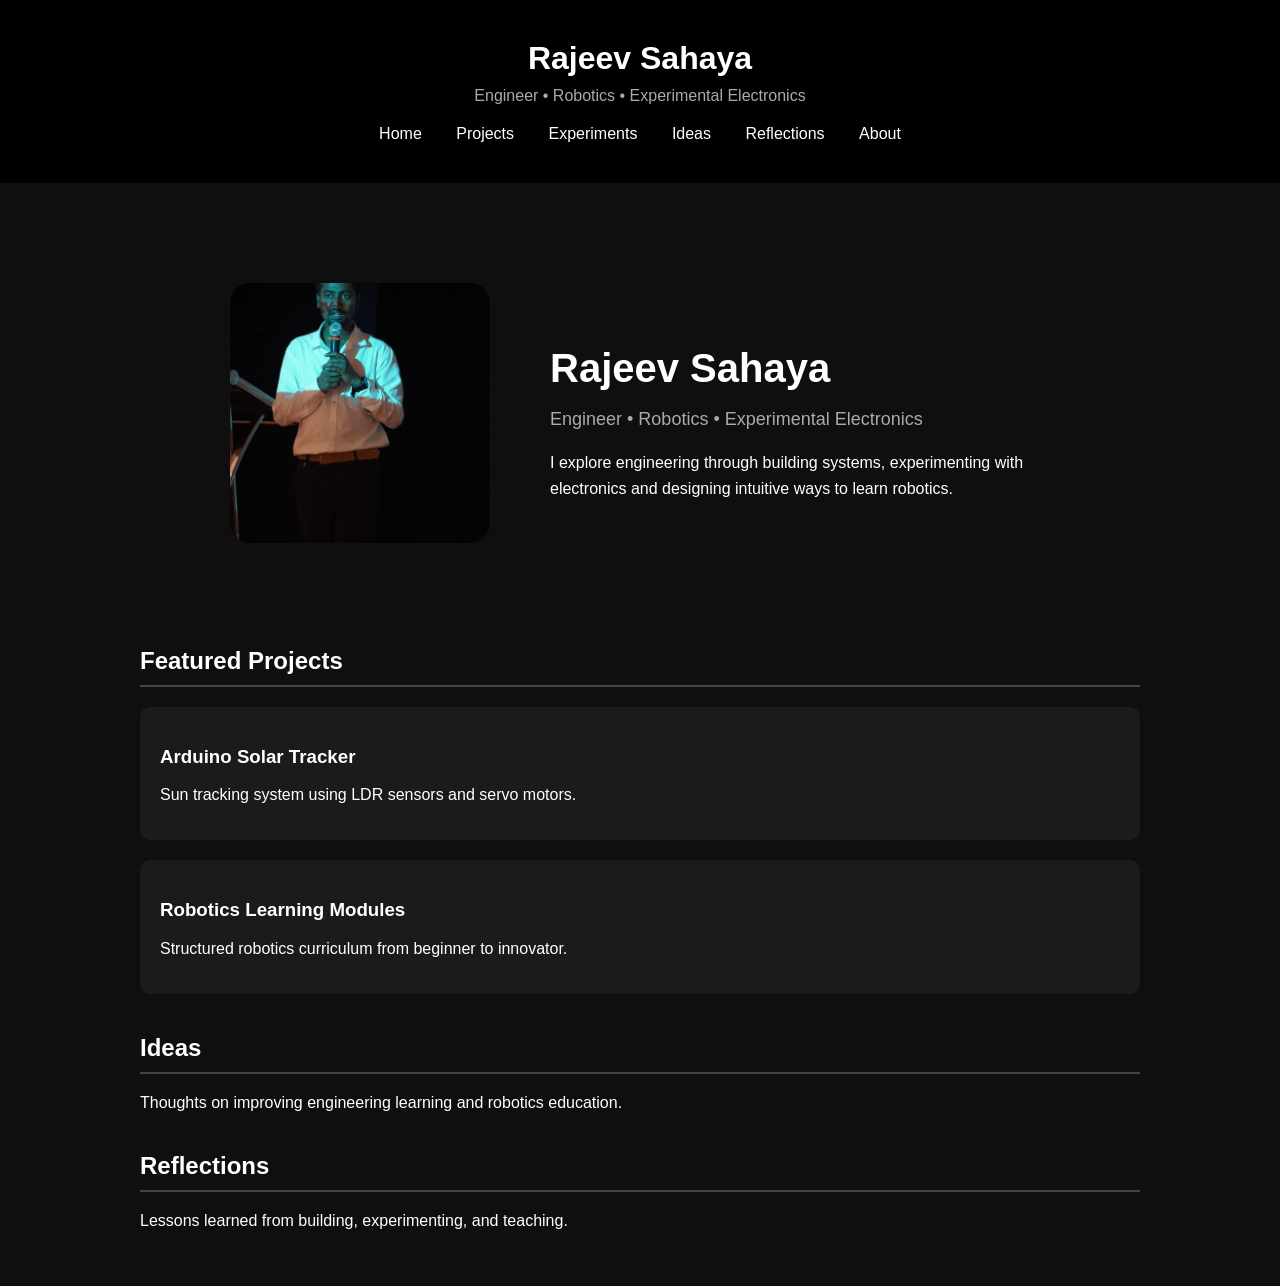
==== index.html @ ca0d2c9d "experiment branch" ====
<!DOCTYPE html>
<html>

<head>
<title>Rajeev-Sahaya | Portfolio</title>
<link rel="stylesheet" href="style.css">
</head>

<body>

<header>

<h1>Rajeev Sahaya</h1>
<p>Engineer • Robotics • Experimental Electronics</p>

<nav>
<a href="index.html">Home</a>
<a href="projects.html">Projects</a>
<a href="experiments.html">Experiments</a>
<a href="ideas.html">Ideas</a>
<a href="reflections.html">Reflections</a>
<a href="about.html">About</a>
</nav>

</header>

<section class="container">

<!-- Hero Section -->

<div class="hero">

<div class="hero-image">
<img src="images/RajeevSahaya.jpeg" alt="Rajeev Sahaya">
</div>

<div class="hero-text">

<h1>Rajeev Sahaya</h1>

<p class="tagline">
Engineer • Robotics • Experimental Electronics
</p>

<p class="intro">
I explore engineering through building systems,
experimenting with electronics and designing
intuitive ways to learn robotics.
</p>

</div>

</div>

<!-- Featured Projects -->

<h2>Featured Projects</h2>

<div class="project">
<h3>Arduino Solar Tracker</h3>
<p>Sun tracking system using LDR sensors and servo motors.</p>
</div>

<div class="project">
<h3>Robotics Learning Modules</h3>
<p>Structured robotics curriculum from beginner to innovator.</p>
</div>

<!-- Ideas -->

<h2>Ideas</h2>
<p>
Thoughts on improving engineering learning and robotics education.
</p>

<!-- Reflections -->

<h2>Reflections</h2>
<p>
Lessons learned from building, experimenting, and teaching.
</p>

</section>

</body>
</html>
---- style.css ----
/* ---------- Global ---------- */

body{
font-family: Arial, sans-serif;
margin:0;
background:#0f0f0f;
color:white;
}

/* ---------- Header ---------- */

header{
padding:40px 20px;
text-align:center;
background:black;
}

header h1{
margin:0;
}

header p{
margin:10px 0;
color:#aaa;
}

/* ---------- Navigation ---------- */

nav{
margin-top:20px;
}

nav a{
color:white;
text-decoration:none;
margin:0 15px;
font-size:16px;
}

nav a:hover{
color:#00d9ff;
}

/* ---------- Layout ---------- */

.container{
max-width:1000px;
margin:auto;
padding:40px 20px;
}

/* ---------- Hero Section ---------- */

.hero{
display:flex;
flex-direction:row;   /* Desktop */
align-items:center;
justify-content:center;
gap:60px;
padding:60px 20px;
}

.hero-image img{
width:260px;
height:260px;
object-fit:cover;
border-radius:20px;
}

.hero-text{
max-width:500px;
}

.hero-text h1{
font-size:40px;
margin-bottom:10px;
}

.tagline{
font-size:18px;
color:#aaa;
margin-bottom:20px;
}

.intro{
line-height:1.6;
font-size:16px;
}

/* ---------- Headings ---------- */

h2{
border-bottom:2px solid #444;
padding-bottom:10px;
margin-top:40px;
}

/* ---------- Project Cards ---------- */

.project{
background:#1b1b1b;
padding:20px;
margin-top:20px;
border-radius:10px;
transition:0.3s;
}

.project:hover{
transform:scale(1.03);
}

/* ---------- Mobile Responsive ---------- */

@media (max-width: 768px){

.hero{
flex-direction:column;   /* Mobile */
text-align:center;
}

.hero-text{
max-width:100%;
}

}
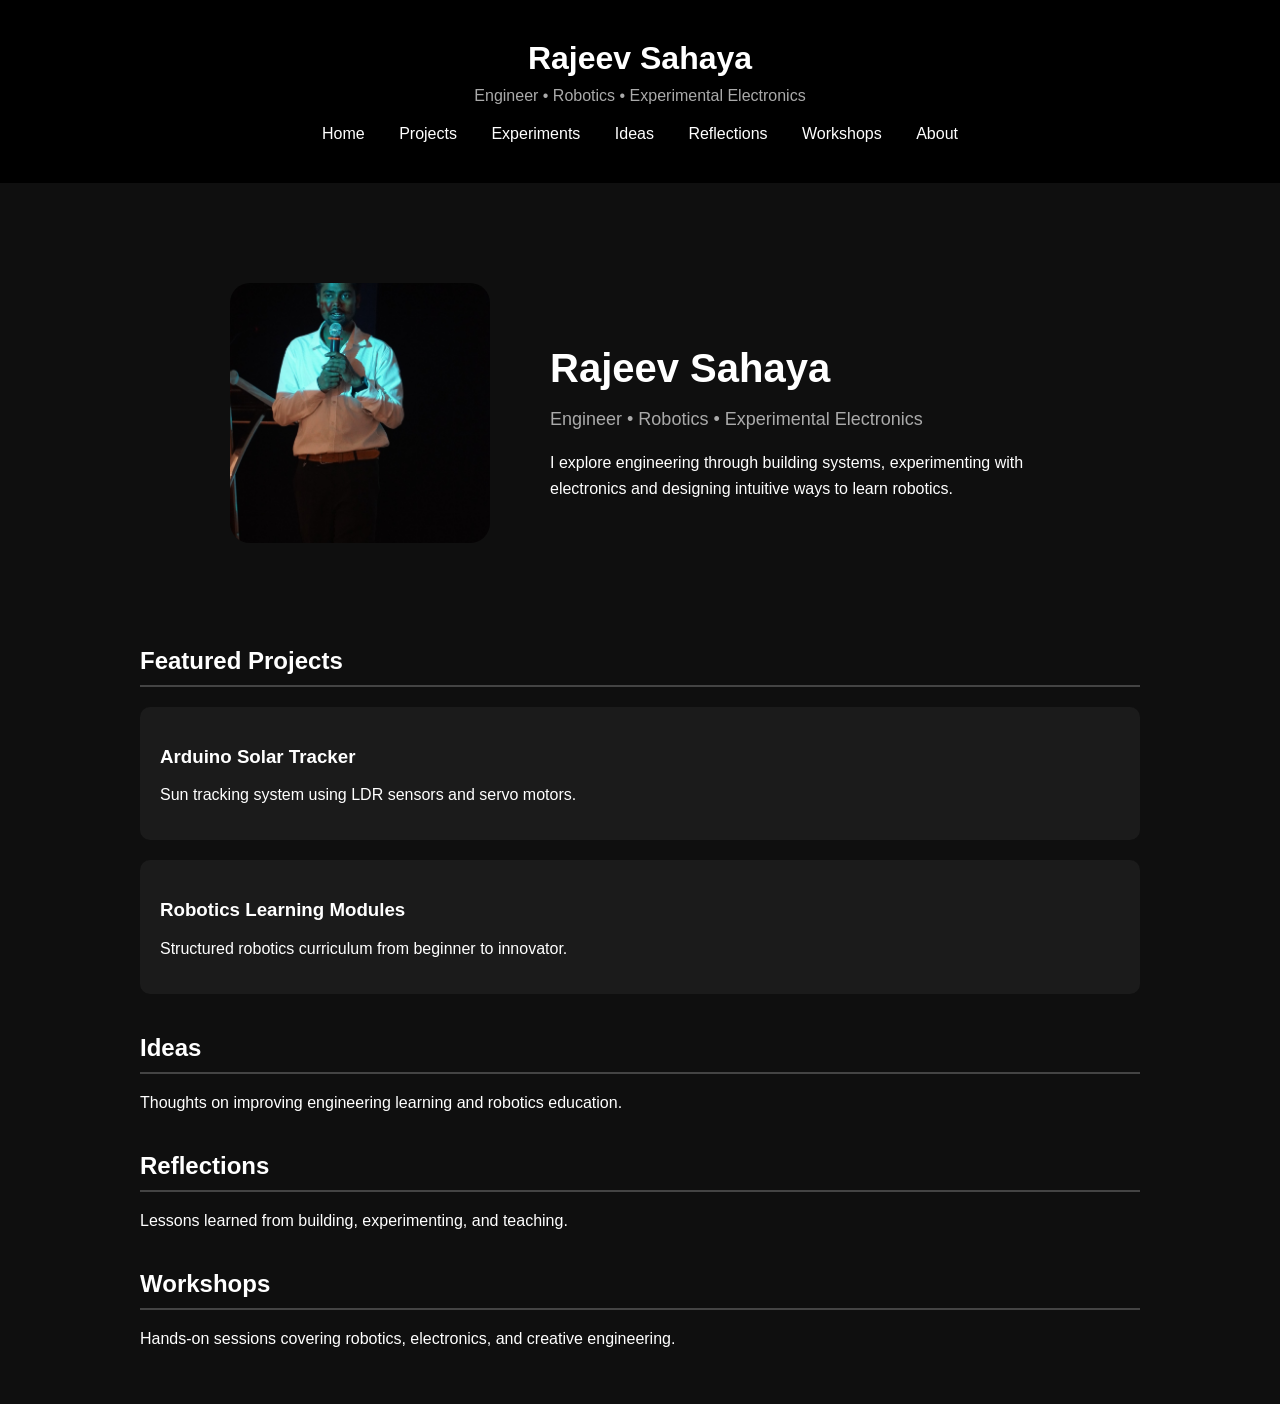
==== commit ee84d8fa: "adding workshop section" ====
--- a/index.html
+++ b/index.html
@@ -2,7 +2,7 @@
 <html>
 
 <head>
-<title>Rajeev-Sahaya | Portfolio</title>
+<title>Rajeev Sahaya | Portfolio</title>
 <link rel="stylesheet" href="style.css">
 </head>
 
@@ -19,6 +19,7 @@
 <a href="experiments.html">Experiments</a>
 <a href="ideas.html">Ideas</a>
 <a href="reflections.html">Reflections</a>
+<a href="workshop.html">Workshops</a>
 <a href="about.html">About</a>
 </nav>
 
@@ -80,6 +81,13 @@
 Lessons learned from building, experimenting, and teaching.
 </p>
 
+<!-- Workshops -->
+
+<h2>Workshops</h2>
+<p>
+Hands-on sessions covering robotics, electronics, and creative engineering.
+</p>
+
 </section>
 
 </body>
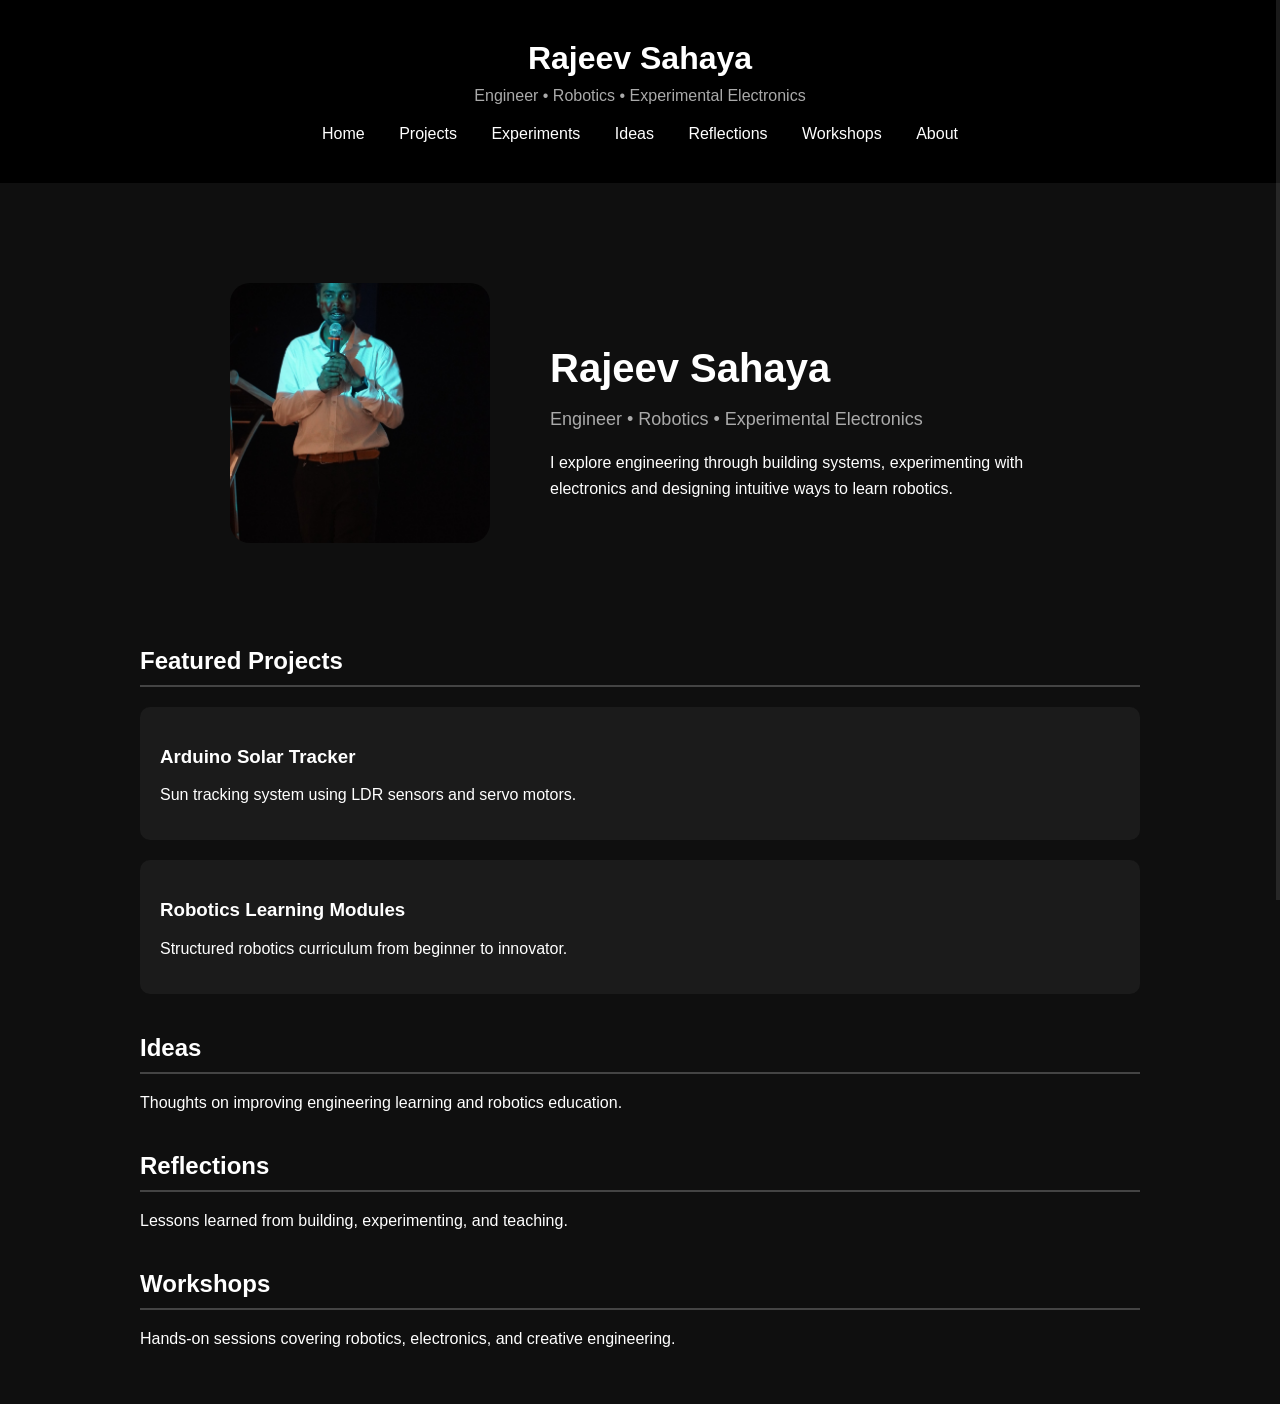
==== commit 4322a330: "adding progress indicator and a javascript file" ====
--- a/index.html
+++ b/index.html
@@ -1,94 +1,69 @@
 <!DOCTYPE html>
 <html>
+<head>
+  <title>Rajeev Sahaya | Portfolio</title>
+  <link rel="stylesheet" href="style.css">
+</head>
+<body>
+  <div id="scroll-indicator-container">
+    <div id="scroll-indicator"></div>
+  </div>
 
-<head>
-<title>Rajeev Sahaya | Portfolio</title>
-<link rel="stylesheet" href="style.css">
-</head>
+  <header>
+    <h1>Rajeev Sahaya</h1>
+    <p>Engineer • Robotics • Experimental Electronics</p>
+    <nav>
+      <a href="index.html">Home</a>
+      <a href="projects.html">Projects</a>
+      <a href="experiments.html">Experiments</a>
+      <a href="ideas.html">Ideas</a>
+      <a href="reflections.html">Reflections</a>
+      <a href="workshop.html">Workshops</a>
+      <a href="about.html">About</a>
+    </nav>
+  </header>
 
-<body>
+  <section class="container">
+    <!-- Hero Section -->
+    <div class="hero">
+      <div class="hero-image">
+        <img src="images/RajeevSahaya.jpeg" alt="Rajeev Sahaya">
+      </div>
+      <div class="hero-text">
+        <h1>Rajeev Sahaya</h1>
+        <p class="tagline">Engineer • Robotics • Experimental Electronics</p>
+        <p class="intro">
+          I explore engineering through building systems,
+          experimenting with electronics and designing
+          intuitive ways to learn robotics.
+        </p>
+      </div>
+    </div>
 
-<header>
+    <!-- Featured Projects -->
+    <h2>Featured Projects</h2>
+    <div class="project reveal">
+      <h3>Arduino Solar Tracker</h3>
+      <p>Sun tracking system using LDR sensors and servo motors.</p>
+    </div>
+    <div class="project reveal">
+      <h3>Robotics Learning Modules</h3>
+      <p>Structured robotics curriculum from beginner to innovator.</p>
+    </div>
 
-<h1>Rajeev Sahaya</h1>
-<p>Engineer • Robotics • Experimental Electronics</p>
+    <!-- Ideas -->
+    <h2>Ideas</h2>
+    <p>Thoughts on improving engineering learning and robotics education.</p>
 
-<nav>
-<a href="index.html">Home</a>
-<a href="projects.html">Projects</a>
-<a href="experiments.html">Experiments</a>
-<a href="ideas.html">Ideas</a>
-<a href="reflections.html">Reflections</a>
-<a href="workshop.html">Workshops</a>
-<a href="about.html">About</a>
-</nav>
+    <!-- Reflections -->
+    <h2>Reflections</h2>
+    <p>Lessons learned from building, experimenting, and teaching.</p>
 
-</header>
+    <!-- Workshops -->
+    <h2>Workshops</h2>
+    <p>Hands-on sessions covering robotics, electronics, and creative engineering.</p>
+  </section>
 
-<section class="container">
-
-<!-- Hero Section -->
-
-<div class="hero">
-
-<div class="hero-image">
-<img src="images/RajeevSahaya.jpeg" alt="Rajeev Sahaya">
-</div>
-
-<div class="hero-text">
-
-<h1>Rajeev Sahaya</h1>
-
-<p class="tagline">
-Engineer • Robotics • Experimental Electronics
-</p>
-
-<p class="intro">
-I explore engineering through building systems,
-experimenting with electronics and designing
-intuitive ways to learn robotics.
-</p>
-
-</div>
-
-</div>
-
-<!-- Featured Projects -->
-
-<h2>Featured Projects</h2>
-
-<div class="project">
-<h3>Arduino Solar Tracker</h3>
-<p>Sun tracking system using LDR sensors and servo motors.</p>
-</div>
-
-<div class="project">
-<h3>Robotics Learning Modules</h3>
-<p>Structured robotics curriculum from beginner to innovator.</p>
-</div>
-
-<!-- Ideas -->
-
-<h2>Ideas</h2>
-<p>
-Thoughts on improving engineering learning and robotics education.
-</p>
-
-<!-- Reflections -->
-
-<h2>Reflections</h2>
-<p>
-Lessons learned from building, experimenting, and teaching.
-</p>
-
-<!-- Workshops -->
-
-<h2>Workshops</h2>
-<p>
-Hands-on sessions covering robotics, electronics, and creative engineering.
-</p>
-
-</section>
-
+  <script src="script.js"></script>
 </body>
 </html>
--- a/style.css
+++ b/style.css
@@ -109,6 +109,77 @@
 transform:scale(1.03);
 }
 
+.project img{
+width:100%;
+height:auto;
+border-radius:8px;
+margin-bottom:15px;
+}
+
+/* ---------- Scroll Indicator ---------- */
+
+#scroll-indicator-container {
+  position: fixed;
+  right: 0;
+  top: 0;
+  width: 4px;
+  height: 100%;
+  background: rgba(255, 255, 255, 0.1);
+  z-index: 9999;
+}
+
+#scroll-indicator {
+  width: 100%;
+  height: 0%;
+  background: #00d9ff;
+  box-shadow: 0 0 10px #00d9ff;
+}
+
+/* ---------- Scroll Animations ---------- */
+
+.reveal {
+  opacity: 0;
+  transform: translateY(30px);
+  transition: all 0.8s ease-out;
+}
+
+.reveal.active {
+  opacity: 1;
+  transform: translateY(0);
+}
+
+/* ---------- Workshop Enhancements ---------- */
+
+.workshop-date {
+  display: inline-block;
+  background: #00d9ff;
+  color: #000;
+  padding: 4px 12px;
+  border-radius: 50px;
+  font-size: 0.85rem;
+  font-weight: bold;
+  margin-bottom: 12px;
+}
+
+.image-grid {
+  display: grid;
+  grid-template-columns: repeat(auto-fit, minmax(200px, 1fr));
+  gap: 15px;
+  margin-top: 20px;
+}
+
+.image-grid img {
+  width: 100%;
+  height: 180px;
+  object-fit: cover;
+  border-radius: 8px;
+  transition: transform 0.3s ease;
+}
+
+.image-grid img:hover {
+  transform: scale(1.05);
+}
+
 /* ---------- Mobile Responsive ---------- */
 
 @media (max-width: 768px){
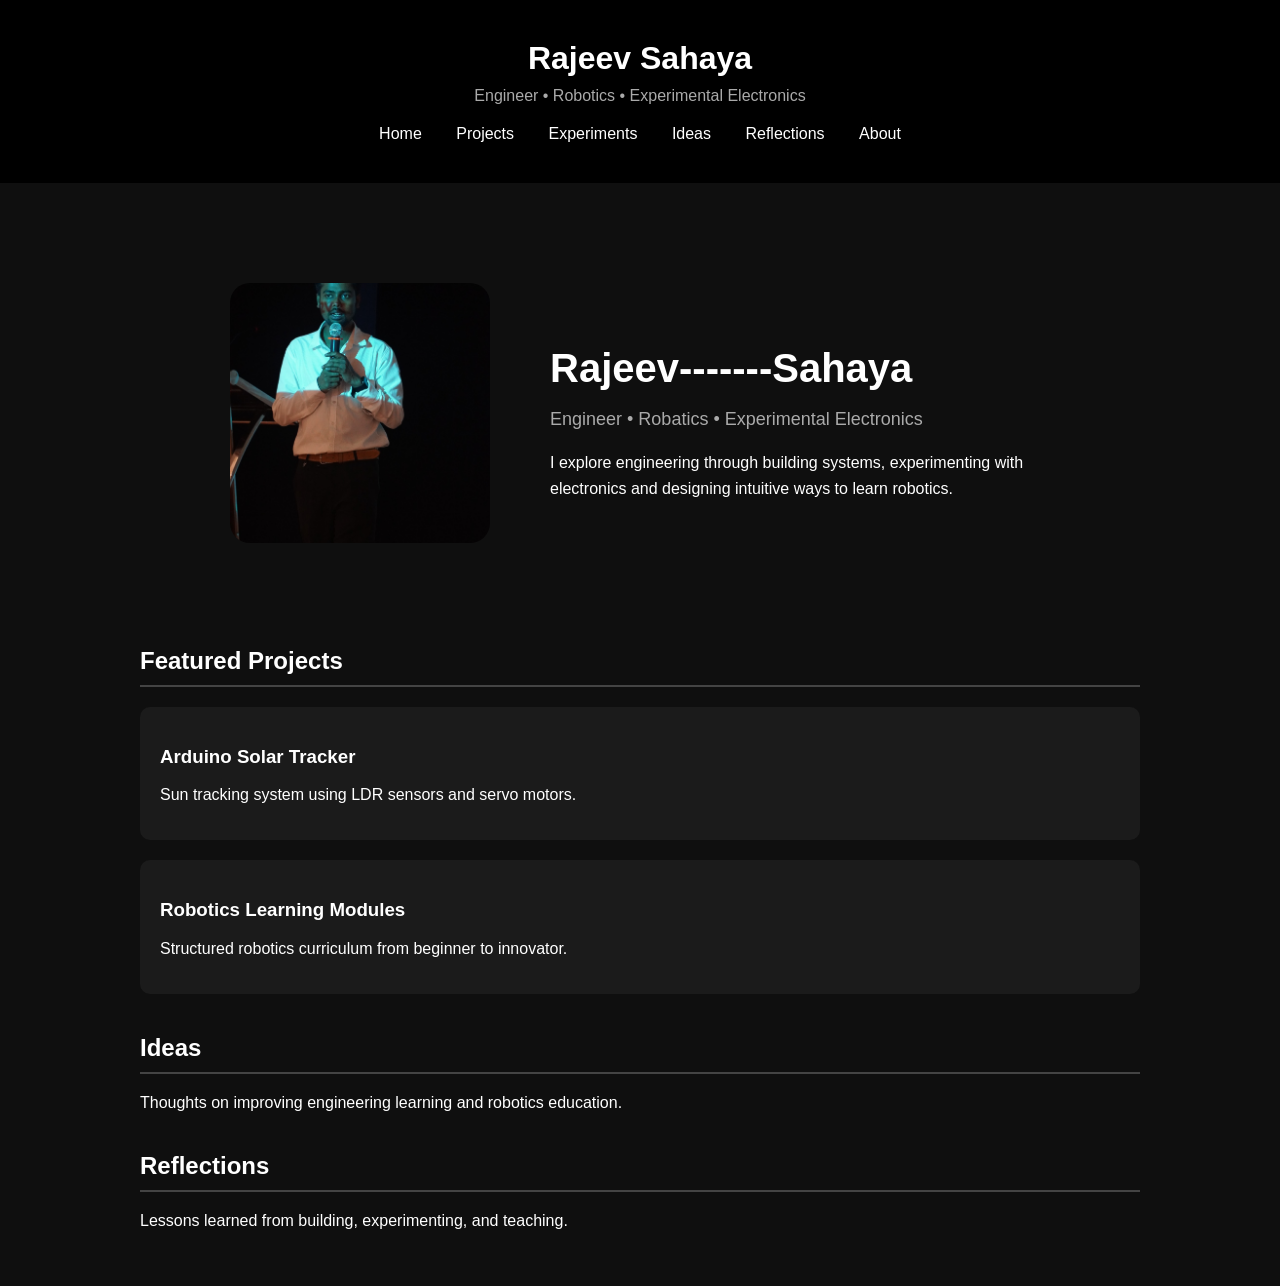
==== commit 6fc096c4: "branching issue fixing try" ====
--- a/index.html
+++ b/index.html
@@ -1,69 +1,86 @@
 <!DOCTYPE html>
 <html>
+
 <head>
-  <title>Rajeev Sahaya | Portfolio</title>
-  <link rel="stylesheet" href="style.css">
+<title>Rajeev Sahaya | Portfolio</title>
+<link rel="stylesheet" href="style.css">
 </head>
+
 <body>
-  <div id="scroll-indicator-container">
-    <div id="scroll-indicator"></div>
-  </div>
 
-  <header>
-    <h1>Rajeev Sahaya</h1>
-    <p>Engineer • Robotics • Experimental Electronics</p>
-    <nav>
-      <a href="index.html">Home</a>
-      <a href="projects.html">Projects</a>
-      <a href="experiments.html">Experiments</a>
-      <a href="ideas.html">Ideas</a>
-      <a href="reflections.html">Reflections</a>
-      <a href="workshop.html">Workshops</a>
-      <a href="about.html">About</a>
-    </nav>
-  </header>
+<header>
 
-  <section class="container">
-    <!-- Hero Section -->
-    <div class="hero">
-      <div class="hero-image">
-        <img src="images/RajeevSahaya.jpeg" alt="Rajeev Sahaya">
-      </div>
-      <div class="hero-text">
-        <h1>Rajeev Sahaya</h1>
-        <p class="tagline">Engineer • Robotics • Experimental Electronics</p>
-        <p class="intro">
-          I explore engineering through building systems,
-          experimenting with electronics and designing
-          intuitive ways to learn robotics.
-        </p>
-      </div>
-    </div>
+<h1>Rajeev Sahaya</h1>
+<p>Engineer • Robotics • Experimental Electronics</p>
 
-    <!-- Featured Projects -->
-    <h2>Featured Projects</h2>
-    <div class="project reveal">
-      <h3>Arduino Solar Tracker</h3>
-      <p>Sun tracking system using LDR sensors and servo motors.</p>
-    </div>
-    <div class="project reveal">
-      <h3>Robotics Learning Modules</h3>
-      <p>Structured robotics curriculum from beginner to innovator.</p>
-    </div>
+<nav>
+<a href="index.html">Home</a>
+<a href="projects.html">Projects</a>
+<a href="experiments.html">Experiments</a>
+<a href="ideas.html">Ideas</a>
+<a href="reflections.html">Reflections</a>
+<a href="about.html">About</a>
+</nav>
 
-    <!-- Ideas -->
-    <h2>Ideas</h2>
-    <p>Thoughts on improving engineering learning and robotics education.</p>
+</header>
 
-    <!-- Reflections -->
-    <h2>Reflections</h2>
-    <p>Lessons learned from building, experimenting, and teaching.</p>
+<section class="container">
 
-    <!-- Workshops -->
-    <h2>Workshops</h2>
-    <p>Hands-on sessions covering robotics, electronics, and creative engineering.</p>
-  </section>
+<!-- Hero Section -->
 
-  <script src="script.js"></script>
+<div class="hero">
+
+<div class="hero-image">
+<img src="images/RajeevSahaya.jpeg" alt="Rajeev Sahaya">
+</div>
+
+<div class="hero-text">
+
+<h1>Rajeev-------Sahaya</h1>
+
+<p class="tagline">
+Engineer • Robatics • Experimental Electronics
+</p>
+
+<p class="intro">
+I explore engineering through building systems,
+experimenting with electronics and designing
+intuitive ways to learn robotics.
+</p>
+
+</div>
+
+</div>
+
+<!-- Featured Projects -->
+
+<h2>Featured Projects</h2>
+
+<div class="project">
+<h3>Arduino Solar Tracker</h3>
+<p>Sun tracking system using LDR sensors and servo motors.</p>
+</div>
+
+<div class="project">
+<h3>Robotics Learning Modules</h3>
+<p>Structured robotics curriculum from beginner to innovator.</p>
+</div>
+
+<!-- Ideas -->
+
+<h2>Ideas</h2>
+<p>
+Thoughts on improving engineering learning and robotics education.
+</p>
+
+<!-- Reflections -->
+
+<h2>Reflections</h2>
+<p>
+Lessons learned from building, experimenting, and teaching.
+</p>
+
+</section>
+
 </body>
 </html>
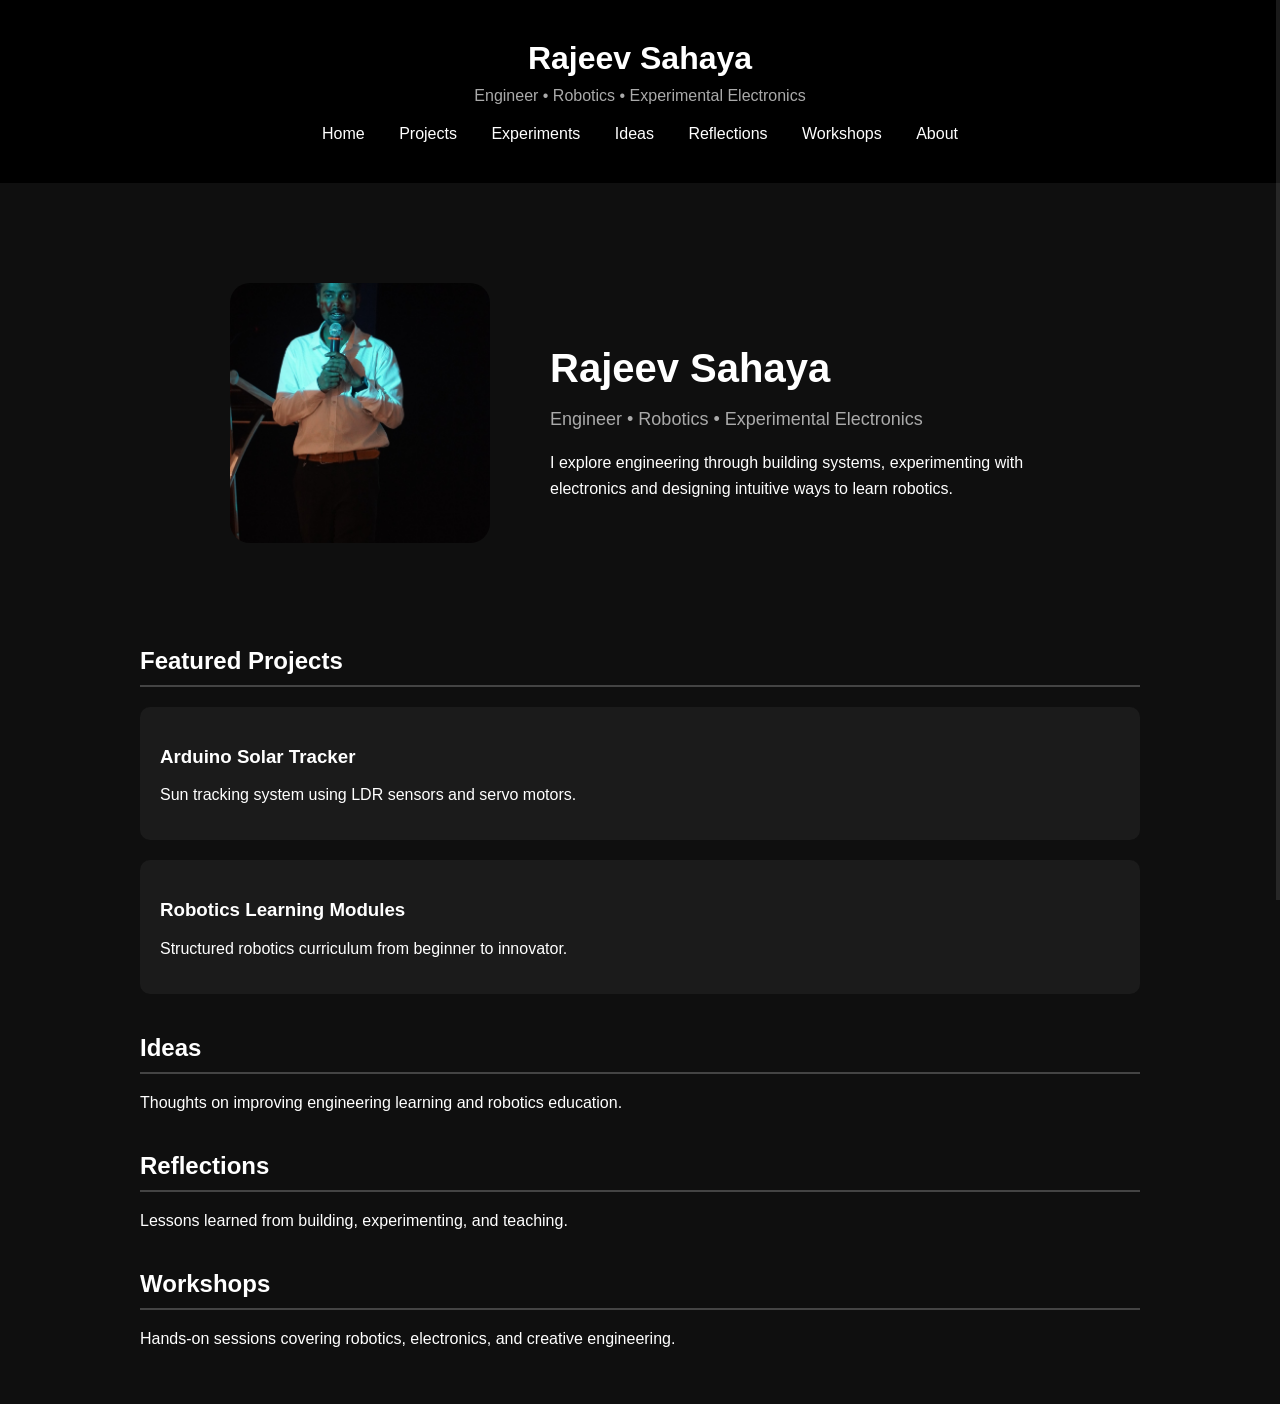
==== commit 4377eec2: "seperate css files and adding projects images" ====
--- a/index.html
+++ b/index.html
@@ -1,86 +1,72 @@
 <!DOCTYPE html>
 <html>
+<head>
+  <title>Rajeev Sahaya | Portfolio</title>
+  <link rel="stylesheet" href="style.css">
+  <link rel="stylesheet" href="home.css">
+  <link rel="stylesheet" href="projects.css">
+  <link rel="stylesheet" href="workshops.css">
+</head>
+<body>
+  <div id="scroll-indicator-container">
+    <div id="scroll-indicator"></div>
+  </div>
 
-<head>
-<title>Rajeev Sahaya | Portfolio</title>
-<link rel="stylesheet" href="style.css">
-</head>
+  <header>
+    <h1>Rajeev Sahaya</h1>
+    <p>Engineer • Robotics • Experimental Electronics</p>
+    <nav>
+      <a href="index.html">Home</a>
+      <a href="projects.html">Projects</a>
+      <a href="experiments.html">Experiments</a>
+      <a href="ideas.html">Ideas</a>
+      <a href="reflections.html">Reflections</a>
+      <a href="workshop.html">Workshops</a>
+      <a href="about.html">About</a>
+    </nav>
+  </header>
 
-<body>
+  <section class="container">
+    <!-- Hero Section -->
+    <div class="hero">
+      <div class="hero-image">
+        <img src="images/RajeevSahaya.jpeg" alt="Rajeev Sahaya">
+      </div>
+      <div class="hero-text">
+        <h1>Rajeev Sahaya</h1>
+        <p class="tagline">Engineer • Robotics • Experimental Electronics</p>
+        <p class="intro">
+          I explore engineering through building systems,
+          experimenting with electronics and designing
+          intuitive ways to learn robotics.
+        </p>
+      </div>
+    </div>
 
-<header>
+    <!-- Featured Projects -->
+    <h2>Featured Projects</h2>
+    <div class="project reveal">
+      <h3>Arduino Solar Tracker</h3>
+      <p>Sun tracking system using LDR sensors and servo motors.</p>
+    </div>
+    <div class="project reveal">
+      <h3>Robotics Learning Modules</h3>
+      <p>Structured robotics curriculum from beginner to innovator.</p>
+    </div>
 
-<h1>Rajeev Sahaya</h1>
-<p>Engineer • Robotics • Experimental Electronics</p>
+    <!-- Ideas -->
+    <h2>Ideas</h2>
+    <p>Thoughts on improving engineering learning and robotics education.</p>
 
-<nav>
-<a href="index.html">Home</a>
-<a href="projects.html">Projects</a>
-<a href="experiments.html">Experiments</a>
-<a href="ideas.html">Ideas</a>
-<a href="reflections.html">Reflections</a>
-<a href="about.html">About</a>
-</nav>
+    <!-- Reflections -->
+    <h2>Reflections</h2>
+    <p>Lessons learned from building, experimenting, and teaching.</p>
 
-</header>
+    <!-- Workshops -->
+    <h2>Workshops</h2>
+    <p>Hands-on sessions covering robotics, electronics, and creative engineering.</p>
+  </section>
 
-<section class="container">
-
-<!-- Hero Section -->
-
-<div class="hero">
-
-<div class="hero-image">
-<img src="images/RajeevSahaya.jpeg" alt="Rajeev Sahaya">
-</div>
-
-<div class="hero-text">
-
-<h1>Rajeev-------Sahaya</h1>
-
-<p class="tagline">
-Engineer • Robatics • Experimental Electronics
-</p>
-
-<p class="intro">
-I explore engineering through building systems,
-experimenting with electronics and designing
-intuitive ways to learn robotics.
-</p>
-
-</div>
-
-</div>
-
-<!-- Featured Projects -->
-
-<h2>Featured Projects</h2>
-
-<div class="project">
-<h3>Arduino Solar Tracker</h3>
-<p>Sun tracking system using LDR sensors and servo motors.</p>
-</div>
-
-<div class="project">
-<h3>Robotics Learning Modules</h3>
-<p>Structured robotics curriculum from beginner to innovator.</p>
-</div>
-
-<!-- Ideas -->
-
-<h2>Ideas</h2>
-<p>
-Thoughts on improving engineering learning and robotics education.
-</p>
-
-<!-- Reflections -->
-
-<h2>Reflections</h2>
-<p>
-Lessons learned from building, experimenting, and teaching.
-</p>
-
-</section>
-
+  <script src="script.js"></script>
 </body>
 </html>
--- a/style.css
+++ b/style.css
@@ -49,71 +49,12 @@
 padding:40px 20px;
 }
 
-/* ---------- Hero Section ---------- */
-
-.hero{
-display:flex;
-flex-direction:row;   /* Desktop */
-align-items:center;
-justify-content:center;
-gap:60px;
-padding:60px 20px;
-}
-
-.hero-image img{
-width:260px;
-height:260px;
-object-fit:cover;
-border-radius:20px;
-}
-
-.hero-text{
-max-width:500px;
-}
-
-.hero-text h1{
-font-size:40px;
-margin-bottom:10px;
-}
-
-.tagline{
-font-size:18px;
-color:#aaa;
-margin-bottom:20px;
-}
-
-.intro{
-line-height:1.6;
-font-size:16px;
-}
-
 /* ---------- Headings ---------- */
 
 h2{
 border-bottom:2px solid #444;
 padding-bottom:10px;
 margin-top:40px;
-}
-
-/* ---------- Project Cards ---------- */
-
-.project{
-background:#1b1b1b;
-padding:20px;
-margin-top:20px;
-border-radius:10px;
-transition:0.3s;
-}
-
-.project:hover{
-transform:scale(1.03);
-}
-
-.project img{
-width:100%;
-height:auto;
-border-radius:8px;
-margin-bottom:15px;
 }
 
 /* ---------- Scroll Indicator ---------- */
@@ -147,50 +88,3 @@
   opacity: 1;
   transform: translateY(0);
 }
-
-/* ---------- Workshop Enhancements ---------- */
-
-.workshop-date {
-  display: inline-block;
-  background: #00d9ff;
-  color: #000;
-  padding: 4px 12px;
-  border-radius: 50px;
-  font-size: 0.85rem;
-  font-weight: bold;
-  margin-bottom: 12px;
-}
-
-.image-grid {
-  display: grid;
-  grid-template-columns: repeat(auto-fit, minmax(200px, 1fr));
-  gap: 15px;
-  margin-top: 20px;
-}
-
-.image-grid img {
-  width: 100%;
-  height: 180px;
-  object-fit: cover;
-  border-radius: 8px;
-  transition: transform 0.3s ease;
-}
-
-.image-grid img:hover {
-  transform: scale(1.05);
-}
-
-/* ---------- Mobile Responsive ---------- */
-
-@media (max-width: 768px){
-
-.hero{
-flex-direction:column;   /* Mobile */
-text-align:center;
-}
-
-.hero-text{
-max-width:100%;
-}
-
-}
--- a/home.css
+++ b/home.css
@@ -0,0 +1,48 @@
+/* ---------- Hero Section ---------- */
+
+.hero{
+display:flex;
+flex-direction:row;   /* Desktop */
+align-items:center;
+justify-content:center;
+gap:60px;
+padding:60px 20px;
+}
+
+.hero-image img{
+width:260px;
+height:260px;
+object-fit:cover;
+border-radius:20px;
+}
+
+.hero-text{
+max-width:500px;
+}
+
+.hero-text h1{
+font-size:40px;
+margin-bottom:10px;
+}
+
+.tagline{
+font-size:18px;
+color:#aaa;
+margin-bottom:20px;
+}
+
+.intro{
+line-height:1.6;
+font-size:16px;
+}
+
+/* ---------- Mobile Responsive ---------- */
+@media (max-width: 768px){
+  .hero{
+    flex-direction:column;
+    text-align:center;
+  }
+  .hero-text{
+    max-width:100%;
+  }
+}
--- a/projects.css
+++ b/projects.css
@@ -0,0 +1,20 @@
+/* ---------- Project Cards ---------- */
+
+.project{
+background:#1b1b1b;
+padding:20px;
+margin-top:20px;
+border-radius:10px;
+transition:0.3s;
+}
+
+.project:hover{
+transform:scale(1.03);
+}
+
+.project img{
+width:100%;
+height:auto;
+border-radius:8px;
+margin-bottom:15px;
+}
--- a/workshops.css
+++ b/workshops.css
@@ -0,0 +1,31 @@
+/* ---------- Workshop Enhancements ---------- */
+
+.workshop-date {
+  display: inline-block;
+  background: #00d9ff;
+  color: #000;
+  padding: 4px 12px;
+  border-radius: 50px;
+  font-size: 0.85rem;
+  font-weight: bold;
+  margin-bottom: 12px;
+}
+
+.image-grid {
+  display: grid;
+  grid-template-columns: repeat(auto-fit, minmax(200px, 1fr));
+  gap: 15px;
+  margin-top: 20px;
+}
+
+.image-grid img {
+  width: 100%;
+  height: 180px;
+  object-fit: cover;
+  border-radius: 8px;
+  transition: transform 0.3s ease;
+}
+
+.image-grid img:hover {
+  transform: scale(1.05);
+}
